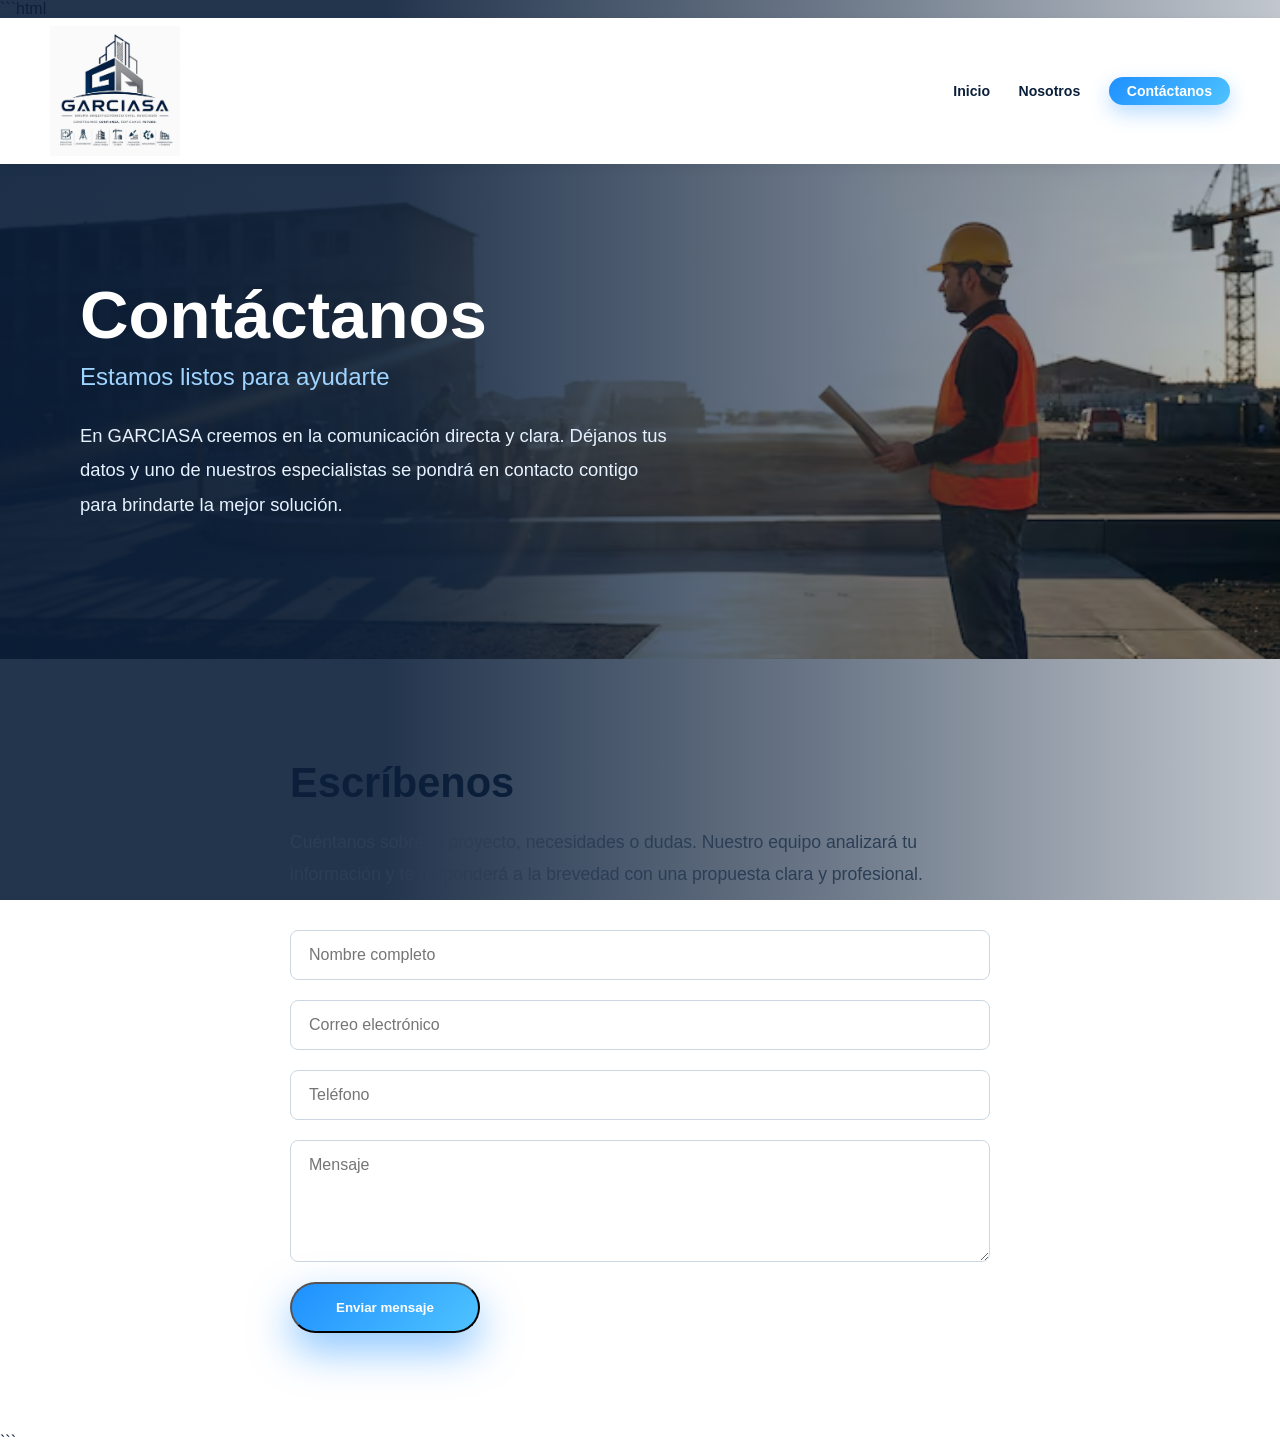
==== contactanos.html @ 3598e028 "Add files via upload" ====
```html
<!DOCTYPE html>
<html lang="es">
<head>
  <meta charset="UTF-8">
  <title>Contáctanos | GARCIASA</title>
  <meta name="viewport" content="width=device-width, initial-scale=1.0">
  <link rel="stylesheet" href="css/styles.css">
</head>
<body>

<!-- HEADER -->
<header class="header fade-up">
  <div class="header-container">
    <img src="imagenes/logo-nuevo.jpg" alt="GARCIASA Logo" class="logo">

    <nav class="menu">
      <a href="index.html">Inicio</a>
      <a href="nosotros.html">Nosotros</a>
      <a href="contactanos.html" class="btn-menu">Contáctanos</a>
    </nav>
  </div>
</header>

<!-- HERO CONTACTO -->
<section class="hero-contacto">
  <div class="hero-overlay"></div>

  <div class="hero-content fade-up">
    <h1>Contáctanos</h1>
    <span>Estamos listos para ayudarte</span>
    <p>
      En GARCIASA creemos en la comunicación directa y clara.
      Déjanos tus datos y uno de nuestros especialistas se pondrá
      en contacto contigo para brindarte la mejor solución.
    </p>
  </div>
</section>

<!-- SECCIÓN CONTACTO -->
<section class="contacto-section">
  <div class="contacto-container fade-up">

    <h2>Escríbenos</h2>

    <p>
      Cuéntanos sobre tu proyecto, necesidades o dudas.
      Nuestro equipo analizará tu información y te responderá
      a la brevedad con una propuesta clara y profesional.
    </p>

    <!-- FORMULARIO -->
    <form class="contacto-form" id="contactoForm">

      <input
        type="text"
        id="nombre"
        placeholder="Nombre completo"
        required
      >

      <input
        type="email"
        id="correo"
        placeholder="Correo electrónico"
        required
      >

      <input
        type="tel"
        id="telefono"
        placeholder="Teléfono"
        required
      >

      <textarea
        id="mensaje"
        rows="5"
        placeholder="Mensaje"
        required
      ></textarea>

      <button type="submit" class="btn-primary">
        Enviar mensaje
      </button>

    </form>

  </div>
</section>

<script>
document.getElementById("contactoForm").addEventListener("submit", function(e) {

    e.preventDefault();

    let nombre = document.getElementById("nombre").value;
    let correo = document.getElementById("correo").value;
    let telefono = document.getElementById("telefono").value;
    let mensaje = document.getElementById("mensaje").value;

    let texto =
`*NUEVO CONTACTO DESDE GARCIASA*

👤 Nombre: ${nombre}

📧 Correo: ${correo}

📱 Teléfono: ${telefono}

📝 Mensaje:
${mensaje}`;

    let numero = "525560586674";

    let url = "https://wa.me/" + numero + "?text=" + encodeURIComponent(texto);

    window.open(url, "_blank");

    document.getElementById("contactoForm").reset();
});
</script>

</body>
</html>
```
---- css/styles.css ----
/* RESET */
* {
  margin: 0;
  padding: 0;
  box-sizing: border-box;
  font-family: 'Segoe UI', sans-serif;
}

body {
  color: #0b1f3a;
}

/* ========================= */
/* ANIMACIÓN GLOBAL */
/* ========================= */
.fade-up {
  opacity: 0;
  transform: translateY(40px);
  animation: fadeUp 1.1s ease-out forwards;
}

@keyframes fadeUp {
  to {
    opacity: 1;
    transform: translateY(0);
  }
}

/* ========================= */
/* HEADER ULTRA DELGADO */
/* ========================= */
.header {
  background: #ffffff;
  padding: 8px 50px; /* MUCHO MÁS BAJO */
  box-shadow: 0 3px 12px rgba(0,0,0,0.05);
  position: sticky;
  top: 0;
  z-index: 100;
}

.header-container {
  display: flex;
  justify-content: space-between;
  align-items: center;
}

/* LOGO MÁS PEQUEÑO */
.logo {
  width: 130px;
  transition: transform 0.3s ease, filter 0.3s ease;
}

.logo:hover {
  transform: translateY(-1px) scale(1.02);
  filter: drop-shadow(0 4px 12px rgba(30,144,255,0.3));
}

/* MENÚ */
.menu a {
  margin-left: 24px;
  text-decoration: none;
  font-weight: 600;
  font-size: 0.88rem;
  color: #0b1f3a;
  position: relative;
}

/* SUBRAYADO MINIMAL */
.menu a::after {
  content: "";
  position: absolute;
  left: 0;
  bottom: -4px;
  width: 0%;
  height: 2px;
  background: #4fc3ff;
  transition: width 0.25s ease;
}

.menu a:hover::after {
  width: 100%;
}

/* BOTÓN CONTACTO COMPACTO */
.btn-menu {
  padding: 6px 18px;
  border-radius: 18px;
  background: linear-gradient(135deg, #1e90ff, #4fc3ff);
  color: #ffffff !important;
  font-size: 0.85rem;
  box-shadow: 0 8px 20px rgba(30,144,255,0.3);
}

/* ========================= */
/* HERO – BASE PREOCSA */
/* ========================= */
.hero {
  position: relative;
  height: 95vh;
  background: url("../imagenes/Obras-construccion-twitter.jpg") center/cover no-repeat;
  display: flex;
  align-items: center;
  padding: 0 80px;
}

/* Overlay elegante */
.hero-overlay {
  position: absolute;
  inset: 0;
  background: linear-gradient(
    90deg,
    rgba(11,31,58,0.9) 30%,
    rgba(11,31,58,0.6) 65%,
    rgba(11,31,58,0.25) 100%
  );
}

.hero-content {
  position: relative;
  max-width: 700px;
  color: #ffffff;
}

.hero-content h1 {
  font-size: 4.2rem;
  font-weight: 800;
  margin-bottom: 10px;
}

.hero-content span {
  display: block;
  font-size: 1.5rem;
  color: #9fd4ff;
  margin-bottom: 28px;
}

.hero-content p {
  font-size: 1.15rem;
  line-height: 1.85;
  color: #e6f2ff;
  margin-bottom: 25px;
}

/* BOTONES */
.hero-buttons {
  margin-top: 35px;
  display: flex;
  gap: 22px;
}

.btn-primary {
  padding: 16px 44px;
  border-radius: 30px;
  background: linear-gradient(135deg, #1e90ff, #4fc3ff);
  color: #ffffff;
  text-decoration: none;
  font-weight: 600;
  box-shadow: 0 18px 40px rgba(30,144,255,0.5);
}

.btn-outline {
  padding: 16px 44px;
  border-radius: 30px;
  border: 2px solid #4fc3ff;
  color: #ffffff;
  text-decoration: none;
  font-weight: 600;
}
/* ========================= */
/* HERO NOSOTROS */
/* ========================= */
.hero-nosotros {
  height: 60vh;
  background: url("../imagenes/escena-monocromatica-que-representa-vida-trabajadores-sitio-industria-construccion_23-2151431609.avif") center/cover no-repeat;
  display: flex;
  align-items: center;
  padding: 0 80px;
}

.hero-nosotros .hero-content {
  max-width: 600px;
}

/* ========================= */
/* SECCIÓN NOSOTROS */
/* ========================= */
.nosotros-section {
  padding: 100px 80px;
  background: #f5f8fc;
}

.nosotros-container,
.servicios-container {
  max-width: 1000px;
  margin: 0 auto 80px auto;
}

.nosotros-container h2,
.servicios-container h2 {
  font-size: 2.6rem;
  color: #0b1f3a;
  margin-bottom: 25px;
}

.nosotros-container p,
.servicios-container p {
  font-size: 1.1rem;
  line-height: 1.9;
  color: #2c3e55;
  margin-bottom: 22px;
}
/* ========================= */
/* HERO CONTACTO */
/* ========================= */
.hero-contacto {
  height: 55vh;
  background: url("../imagenes/personas-que-trabajan-sitio-construccion_23-2151889139.avif") center/cover no-repeat;
  display: flex;
  align-items: center;
  padding: 0 80px;
}

.hero-contacto .hero-content {
  max-width: 600px;
}

/* ========================= */
/* SECCIÓN CONTACTO */
/* ========================= */
.contacto-section {
  padding: 100px 80px;
  background: #ffffff;
}

.contacto-container {
  max-width: 700px;
  margin: 0 auto;
}

.contacto-container h2 {
  font-size: 2.6rem;
  color: #0b1f3a;
  margin-bottom: 20px;
}

.contacto-container p {
  font-size: 1.1rem;
  line-height: 1.8;
  color: #2c3e55;
  margin-bottom: 40px;
}

/* FORMULARIO */
.contacto-form {
  display: flex;
  flex-direction: column;
  gap: 20px;
}

.contacto-form input,
.contacto-form textarea {
  padding: 15px 18px;
  font-size: 1rem;
  border-radius: 8px;
  border: 1px solid #ccd6e0;
  outline: none;
}

.contacto-form input:focus,
.contacto-form textarea:focus {
  border-color: #1e90ff;
}

.contacto-form button {
  align-self: flex-start;
  cursor: pointer;
}
/* ========================= */
/* FOOTER PROFESIONAL */
/* ========================= */
.footer {
  background: #0b1f3a;
  color: #ffffff;
  padding: 70px 80px 30px;
}

.footer-container {
  display: grid;
  grid-template-columns: 1fr 1fr;
  gap: 60px;
  max-width: 1200px;
  margin: 0 auto;
  align-items: start;
}

.footer-info h3 {
  font-size: 1.8rem;
  margin-bottom: 15px;
  color: #4fc3ff;
}

.footer-info p {
  font-size: 0.95rem;
  line-height: 1.8;
  color: #dce9f5;
  margin-bottom: 15px;
}

.footer-map h4 {
  font-size: 1.2rem;
  margin-bottom: 15px;
  color: #4fc3ff;
}

.footer-map iframe {
  width: 100%;
  height: 240px;
  border: none;
  border-radius: 12px;
  box-shadow: 0 12px 30px rgba(0,0,0,0.4);
}

/* Línea inferior */
.footer-bottom {
  margin-top: 50px;
  padding-top: 20px;
  border-top: 1px solid rgba(255,255,255,0.15);
  text-align: center;
  font-size: 0.85rem;
  color: #b6cbe0;
}

/* RESPONSIVE */
@media (max-width: 900px) {
  .footer-container {
    grid-template-columns: 1fr;
  }

  .footer {
    padding: 60px 30px 25px;
  }
}
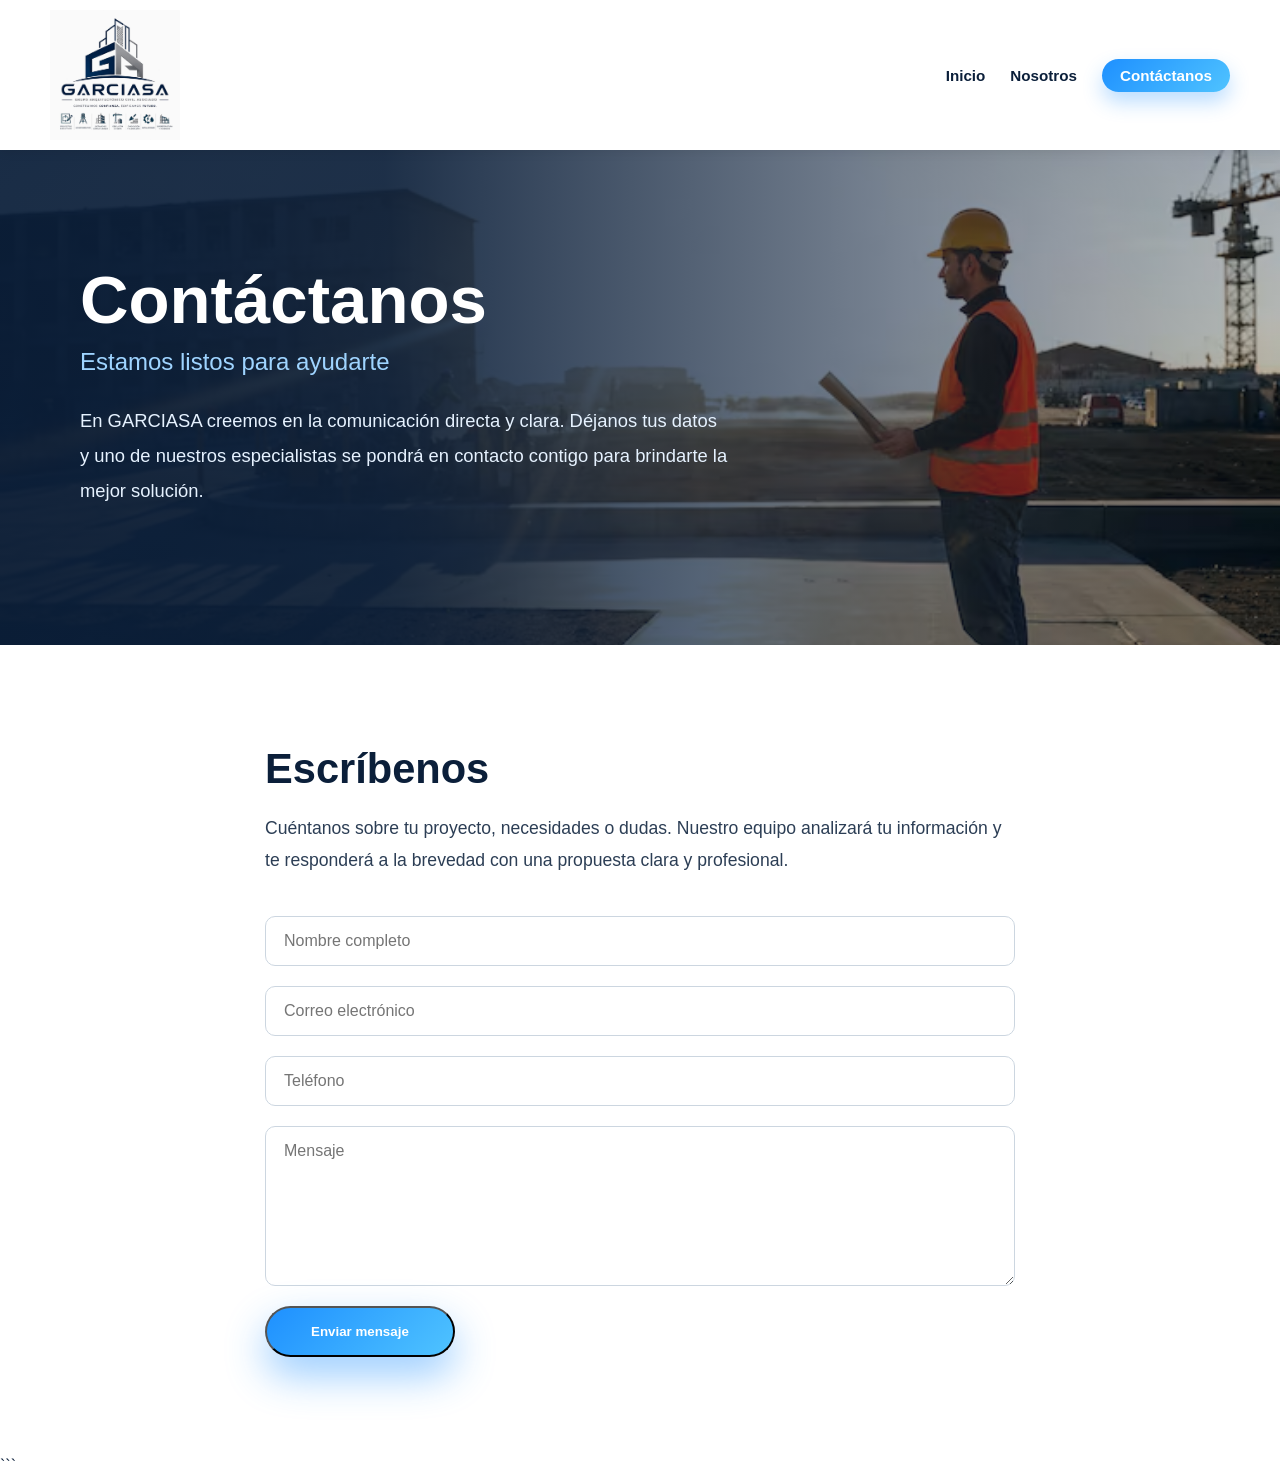
==== commit c56caf37: "Actualizar contactanos.html" ====
--- a/contactanos.html
+++ b/contactanos.html
@@ -1,4 +1,4 @@
-```html
+
 <!DOCTYPE html>
 <html lang="es">
 <head>
--- a/css/styles.css
+++ b/css/styles.css
@@ -1,342 +1,638 @@
-/* RESET */
-* {
-  margin: 0;
-  padding: 0;
-  box-sizing: border-box;
-  font-family: 'Segoe UI', sans-serif;
-}
-
-body {
-  color: #0b1f3a;
-}
-
-/* ========================= */
-/* ANIMACIÓN GLOBAL */
-/* ========================= */
-.fade-up {
-  opacity: 0;
-  transform: translateY(40px);
-  animation: fadeUp 1.1s ease-out forwards;
-}
-
-@keyframes fadeUp {
-  to {
-    opacity: 1;
-    transform: translateY(0);
-  }
-}
-
-/* ========================= */
-/* HEADER ULTRA DELGADO */
-/* ========================= */
-.header {
-  background: #ffffff;
-  padding: 8px 50px; /* MUCHO MÁS BAJO */
-  box-shadow: 0 3px 12px rgba(0,0,0,0.05);
-  position: sticky;
-  top: 0;
-  z-index: 100;
-}
-
-.header-container {
-  display: flex;
-  justify-content: space-between;
-  align-items: center;
-}
-
-/* LOGO MÁS PEQUEÑO */
-.logo {
-  width: 130px;
-  transition: transform 0.3s ease, filter 0.3s ease;
-}
-
-.logo:hover {
-  transform: translateY(-1px) scale(1.02);
-  filter: drop-shadow(0 4px 12px rgba(30,144,255,0.3));
-}
-
-/* MENÚ */
-.menu a {
-  margin-left: 24px;
-  text-decoration: none;
-  font-weight: 600;
-  font-size: 0.88rem;
-  color: #0b1f3a;
-  position: relative;
-}
-
-/* SUBRAYADO MINIMAL */
-.menu a::after {
-  content: "";
-  position: absolute;
-  left: 0;
-  bottom: -4px;
-  width: 0%;
-  height: 2px;
-  background: #4fc3ff;
-  transition: width 0.25s ease;
-}
-
-.menu a:hover::after {
-  width: 100%;
-}
-
-/* BOTÓN CONTACTO COMPACTO */
-.btn-menu {
-  padding: 6px 18px;
-  border-radius: 18px;
-  background: linear-gradient(135deg, #1e90ff, #4fc3ff);
-  color: #ffffff !important;
-  font-size: 0.85rem;
-  box-shadow: 0 8px 20px rgba(30,144,255,0.3);
-}
-
-/* ========================= */
-/* HERO – BASE PREOCSA */
-/* ========================= */
-.hero {
-  position: relative;
-  height: 95vh;
-  background: url("../imagenes/Obras-construccion-twitter.jpg") center/cover no-repeat;
-  display: flex;
-  align-items: center;
-  padding: 0 80px;
-}
-
-/* Overlay elegante */
-.hero-overlay {
-  position: absolute;
-  inset: 0;
-  background: linear-gradient(
-    90deg,
-    rgba(11,31,58,0.9) 30%,
-    rgba(11,31,58,0.6) 65%,
-    rgba(11,31,58,0.25) 100%
-  );
-}
-
-.hero-content {
-  position: relative;
-  max-width: 700px;
-  color: #ffffff;
-}
-
-.hero-content h1 {
-  font-size: 4.2rem;
-  font-weight: 800;
-  margin-bottom: 10px;
-}
-
-.hero-content span {
-  display: block;
-  font-size: 1.5rem;
-  color: #9fd4ff;
-  margin-bottom: 28px;
-}
-
-.hero-content p {
-  font-size: 1.15rem;
-  line-height: 1.85;
-  color: #e6f2ff;
-  margin-bottom: 25px;
-}
-
-/* BOTONES */
-.hero-buttons {
-  margin-top: 35px;
-  display: flex;
-  gap: 22px;
-}
-
-.btn-primary {
-  padding: 16px 44px;
-  border-radius: 30px;
-  background: linear-gradient(135deg, #1e90ff, #4fc3ff);
-  color: #ffffff;
-  text-decoration: none;
-  font-weight: 600;
-  box-shadow: 0 18px 40px rgba(30,144,255,0.5);
-}
-
-.btn-outline {
-  padding: 16px 44px;
-  border-radius: 30px;
-  border: 2px solid #4fc3ff;
-  color: #ffffff;
-  text-decoration: none;
-  font-weight: 600;
-}
-/* ========================= */
-/* HERO NOSOTROS */
-/* ========================= */
-.hero-nosotros {
-  height: 60vh;
-  background: url("../imagenes/escena-monocromatica-que-representa-vida-trabajadores-sitio-industria-construccion_23-2151431609.avif") center/cover no-repeat;
-  display: flex;
-  align-items: center;
-  padding: 0 80px;
-}
-
-.hero-nosotros .hero-content {
-  max-width: 600px;
-}
-
-/* ========================= */
-/* SECCIÓN NOSOTROS */
-/* ========================= */
-.nosotros-section {
-  padding: 100px 80px;
-  background: #f5f8fc;
-}
-
-.nosotros-container,
-.servicios-container {
-  max-width: 1000px;
-  margin: 0 auto 80px auto;
-}
-
-.nosotros-container h2,
-.servicios-container h2 {
-  font-size: 2.6rem;
-  color: #0b1f3a;
-  margin-bottom: 25px;
-}
-
-.nosotros-container p,
-.servicios-container p {
-  font-size: 1.1rem;
-  line-height: 1.9;
-  color: #2c3e55;
-  margin-bottom: 22px;
-}
-/* ========================= */
-/* HERO CONTACTO */
-/* ========================= */
-.hero-contacto {
-  height: 55vh;
-  background: url("../imagenes/personas-que-trabajan-sitio-construccion_23-2151889139.avif") center/cover no-repeat;
-  display: flex;
-  align-items: center;
-  padding: 0 80px;
-}
-
-.hero-contacto .hero-content {
-  max-width: 600px;
-}
-
-/* ========================= */
-/* SECCIÓN CONTACTO */
-/* ========================= */
-.contacto-section {
-  padding: 100px 80px;
-  background: #ffffff;
-}
-
-.contacto-container {
-  max-width: 700px;
-  margin: 0 auto;
-}
-
-.contacto-container h2 {
-  font-size: 2.6rem;
-  color: #0b1f3a;
-  margin-bottom: 20px;
-}
-
-.contacto-container p {
-  font-size: 1.1rem;
-  line-height: 1.8;
-  color: #2c3e55;
-  margin-bottom: 40px;
-}
-
-/* FORMULARIO */
-.contacto-form {
-  display: flex;
-  flex-direction: column;
-  gap: 20px;
-}
-
-.contacto-form input,
-.contacto-form textarea {
-  padding: 15px 18px;
-  font-size: 1rem;
-  border-radius: 8px;
-  border: 1px solid #ccd6e0;
-  outline: none;
-}
-
-.contacto-form input:focus,
-.contacto-form textarea:focus {
-  border-color: #1e90ff;
-}
-
-.contacto-form button {
-  align-self: flex-start;
-  cursor: pointer;
-}
-/* ========================= */
-/* FOOTER PROFESIONAL */
-/* ========================= */
-.footer {
-  background: #0b1f3a;
-  color: #ffffff;
-  padding: 70px 80px 30px;
-}
-
-.footer-container {
-  display: grid;
-  grid-template-columns: 1fr 1fr;
-  gap: 60px;
-  max-width: 1200px;
-  margin: 0 auto;
-  align-items: start;
-}
-
-.footer-info h3 {
-  font-size: 1.8rem;
-  margin-bottom: 15px;
-  color: #4fc3ff;
-}
-
-.footer-info p {
-  font-size: 0.95rem;
-  line-height: 1.8;
-  color: #dce9f5;
-  margin-bottom: 15px;
-}
-
-.footer-map h4 {
-  font-size: 1.2rem;
-  margin-bottom: 15px;
-  color: #4fc3ff;
-}
-
-.footer-map iframe {
-  width: 100%;
-  height: 240px;
-  border: none;
-  border-radius: 12px;
-  box-shadow: 0 12px 30px rgba(0,0,0,0.4);
-}
-
-/* Línea inferior */
-.footer-bottom {
-  margin-top: 50px;
-  padding-top: 20px;
-  border-top: 1px solid rgba(255,255,255,0.15);
-  text-align: center;
-  font-size: 0.85rem;
-  color: #b6cbe0;
-}
-
-/* RESPONSIVE */
-@media (max-width: 900px) {
-  .footer-container {
-    grid-template-columns: 1fr;
-  }
-
-  .footer {
-    padding: 60px 30px 25px;
-  }
-}
+/* ========================================= */
+/* RESET */
+/* ========================================= */
+
+*{
+    margin:0;
+    padding:0;
+    box-sizing:border-box;
+    font-family:'Segoe UI',sans-serif;
+}
+
+html{
+    scroll-behavior:smooth;
+}
+
+body{
+    margin:0;
+    padding:0;
+    overflow-x:hidden;
+    color:#0b1f3a;
+    background:#fff;
+}
+
+/* ========================================= */
+/* ANIMACIONES */
+/* ========================================= */
+
+.fade-up{
+    opacity:0;
+    transform:translateY(40px);
+    animation:fadeUp 1.1s ease forwards;
+}
+
+@keyframes fadeUp{
+
+    from{
+        opacity:0;
+        transform:translateY(40px);
+    }
+
+    to{
+        opacity:1;
+        transform:translateY(0);
+    }
+
+}
+
+/* ========================================= */
+/* HEADER */
+/* ========================================= */
+
+.header{
+
+    position:sticky;
+    top:0;
+    z-index:1000;
+
+    background:#ffffff;
+
+    padding:10px 50px;
+
+    box-shadow:0 2px 10px rgba(0,0,0,.08);
+
+}
+
+.header-container{
+
+    max-width:1200px;
+
+    margin:auto;
+
+    display:flex;
+
+    justify-content:space-between;
+
+    align-items:center;
+
+}
+
+.logo{
+
+    width:130px;
+
+    display:block;
+
+    transition:.3s;
+
+}
+
+.logo:hover{
+
+    transform:scale(1.03);
+
+}
+
+.menu{
+
+    display:flex;
+
+    align-items:center;
+
+    gap:25px;
+
+}
+
+.menu a{
+
+    text-decoration:none;
+
+    color:#0b1f3a;
+
+    font-size:.95rem;
+
+    font-weight:600;
+
+    position:relative;
+
+    transition:.3s;
+
+}
+
+.menu a::after{
+
+    content:"";
+
+    position:absolute;
+
+    left:0;
+
+    bottom:-4px;
+
+    width:0;
+
+    height:2px;
+
+    background:#4fc3ff;
+
+    transition:.3s;
+
+}
+
+.menu a:hover::after{
+
+    width:100%;
+
+}
+
+.btn-menu{
+
+    background:linear-gradient(135deg,#1e90ff,#4fc3ff);
+
+    color:#fff !important;
+
+    padding:8px 18px;
+
+    border-radius:25px;
+
+    box-shadow:0 10px 20px rgba(30,144,255,.30);
+
+}
+
+/* ========================================= */
+/* HERO */
+/* ========================================= */
+
+.hero{
+
+    position:relative;
+
+    min-height:calc(100vh - 80px);
+
+    display:flex;
+
+    align-items:center;
+
+    padding:60px 80px;
+
+    background:url("../imagenes/Obras-construccion-twitter.jpg") center center/cover no-repeat;
+
+}
+
+.hero-overlay{
+
+    position:absolute;
+
+    inset:0;
+
+    background:linear-gradient(
+
+        90deg,
+
+        rgba(11,31,58,.92) 30%,
+
+        rgba(11,31,58,.60) 65%,
+
+        rgba(11,31,58,.25) 100%
+
+    );
+
+}
+
+.hero-content{
+
+    position:relative;
+
+    max-width:700px;
+
+    color:#fff;
+
+}
+
+.hero-content h1{
+
+    font-size:4.2rem;
+
+    font-weight:800;
+
+    margin-bottom:10px;
+
+}
+
+.hero-content span{
+
+    display:block;
+
+    font-size:1.5rem;
+
+    color:#9fd4ff;
+
+    margin-bottom:28px;
+
+}
+
+.hero-content p{
+
+    font-size:1.15rem;
+
+    line-height:1.9;
+
+    color:#e6f2ff;
+
+    margin-bottom:25px;
+
+}
+
+.hero-buttons{
+
+    display:flex;
+
+    gap:22px;
+
+    margin-top:35px;
+
+}
+
+.btn-primary{
+
+    padding:16px 44px;
+
+    border-radius:35px;
+
+    text-decoration:none;
+
+    color:#fff;
+
+    background:linear-gradient(135deg,#1e90ff,#4fc3ff);
+
+    font-weight:600;
+
+    box-shadow:0 18px 40px rgba(30,144,255,.45);
+
+}
+
+.btn-outline{
+
+    padding:16px 44px;
+
+    border-radius:35px;
+
+    border:2px solid #4fc3ff;
+
+    color:#fff;
+
+    text-decoration:none;
+
+    font-weight:600;
+
+}
+/* ========================================= */
+/* HERO NOSOTROS */
+/* ========================================= */
+
+.hero-nosotros{
+    position:relative;
+    min-height:60vh;
+    display:flex;
+    align-items:center;
+    padding:0 80px;
+    background:url("../imagenes/escena-monocromatica-que-representa-vida-trabajadores-sitio-industria-construccion_23-2151431609.avif") center center/cover no-repeat;
+}
+
+.hero-nosotros .hero-content{
+    position:relative;
+    max-width:650px;
+    color:#fff;
+}
+
+/* ========================================= */
+/* NOSOTROS */
+/* ========================================= */
+
+.nosotros-section{
+    padding:100px 80px;
+    background:#f5f8fc;
+}
+
+.nosotros-container,
+.servicios-container{
+    max-width:1100px;
+    margin:0 auto 80px;
+}
+
+.nosotros-container h2,
+.servicios-container h2{
+    font-size:2.6rem;
+    color:#0b1f3a;
+    margin-bottom:25px;
+}
+
+.nosotros-container p,
+.servicios-container p{
+    font-size:1.1rem;
+    line-height:1.9;
+    color:#2c3e55;
+    margin-bottom:22px;
+}
+
+/* ========================================= */
+/* HERO CONTACTO */
+/* ========================================= */
+
+.hero-contacto{
+    position:relative;
+    min-height:55vh;
+    display:flex;
+    align-items:center;
+    padding:0 80px;
+    background:url("../imagenes/personas-que-trabajan-sitio-construccion_23-2151889139.avif") center center/cover no-repeat;
+}
+
+.hero-contacto .hero-content{
+    position:relative;
+    max-width:650px;
+    color:#fff;
+}
+
+/* ========================================= */
+/* CONTACTO */
+/* ========================================= */
+
+.contacto-section{
+    padding:100px 80px;
+    background:#ffffff;
+}
+
+.contacto-container{
+    max-width:750px;
+    margin:auto;
+}
+
+.contacto-container h2{
+    font-size:2.6rem;
+    color:#0b1f3a;
+    margin-bottom:20px;
+}
+
+.contacto-container p{
+    font-size:1.1rem;
+    line-height:1.8;
+    color:#2c3e55;
+    margin-bottom:40px;
+}
+
+.contacto-form{
+    display:flex;
+    flex-direction:column;
+    gap:20px;
+}
+
+.contacto-form input,
+.contacto-form textarea{
+    width:100%;
+    padding:15px 18px;
+    border:1px solid #ccd6e0;
+    border-radius:10px;
+    outline:none;
+    font-size:1rem;
+    transition:.3s;
+}
+
+.contacto-form input:focus,
+.contacto-form textarea:focus{
+    border-color:#1e90ff;
+    box-shadow:0 0 8px rgba(30,144,255,.2);
+}
+
+.contacto-form textarea{
+    resize:vertical;
+    min-height:160px;
+}
+
+.contacto-form button{
+    align-self:flex-start;
+}
+/* ========================================= */
+/* FOOTER */
+/* ========================================= */
+
+.footer{
+    background:#0b1f3a;
+    color:#ffffff;
+    padding:70px 80px 30px;
+}
+
+.footer-container{
+    max-width:1200px;
+    margin:0 auto;
+    display:grid;
+    grid-template-columns:1fr 1fr;
+    gap:60px;
+    align-items:start;
+}
+
+.footer-info h3{
+    font-size:1.8rem;
+    color:#4fc3ff;
+    margin-bottom:15px;
+}
+
+.footer-info p{
+    color:#dce9f5;
+    line-height:1.8;
+    margin-bottom:15px;
+}
+
+.footer-info a{
+    text-decoration:none;
+}
+
+.footer-info img{
+    width:38px;
+    height:38px;
+    margin-right:12px;
+    margin-top:10px;
+    transition:.3s;
+}
+
+.footer-info img:hover{
+    transform:scale(1.15);
+}
+
+.footer-map h4{
+    color:#4fc3ff;
+    font-size:1.2rem;
+    margin-bottom:15px;
+}
+
+.footer-map iframe{
+    width:100%;
+    height:240px;
+    border:none;
+    border-radius:12px;
+    box-shadow:0 12px 30px rgba(0,0,0,.35);
+}
+
+.footer-bottom{
+    margin-top:45px;
+    padding-top:20px;
+    border-top:1px solid rgba(255,255,255,.15);
+    text-align:center;
+    color:#b6cbe0;
+    font-size:.9rem;
+}
+
+/* ========================================= */
+/* RESPONSIVE */
+/* ========================================= */
+
+@media (max-width:992px){
+
+.header{
+    padding:15px 25px;
+}
+
+.header-container{
+    flex-direction:column;
+    gap:18px;
+}
+
+.menu{
+    justify-content:center;
+    flex-wrap:wrap;
+}
+
+.hero,
+.hero-nosotros,
+.hero-contacto{
+    padding:70px 35px;
+}
+
+.hero-content h1{
+    font-size:3.2rem;
+}
+
+.hero-content span{
+    font-size:1.3rem;
+}
+
+.hero-content p{
+    font-size:1rem;
+}
+
+.nosotros-section,
+.contacto-section{
+    padding:70px 35px;
+}
+
+.footer{
+    padding:60px 35px 25px;
+}
+
+.footer-container{
+    grid-template-columns:1fr;
+}
+
+}
+
+@media (max-width:768px){
+
+.logo{
+    width:110px;
+}
+
+.menu{
+    flex-direction:column;
+    gap:15px;
+}
+
+.hero,
+.hero-nosotros,
+.hero-contacto{
+    min-height:100vh;
+    padding:60px 20px;
+}
+
+.hero-content{
+    max-width:100%;
+}
+
+.hero-content h1{
+    font-size:2.6rem;
+}
+
+.hero-content span{
+    font-size:1.15rem;
+}
+
+.hero-content p{
+    font-size:.98rem;
+    line-height:1.7;
+}
+
+.hero-buttons{
+    flex-direction:column;
+    gap:15px;
+}
+
+.btn-primary,
+.btn-outline{
+    width:100%;
+    text-align:center;
+}
+
+.nosotros-section,
+.contacto-section{
+    padding:60px 20px;
+}
+
+.nosotros-container h2,
+.servicios-container h2,
+.contacto-container h2{
+    font-size:2rem;
+}
+
+.footer{
+    padding:50px 20px 20px;
+}
+
+.footer-info{
+    text-align:center;
+}
+
+.footer-map h4{
+    text-align:center;
+}
+
+.footer-info img{
+    width:34px;
+    height:34px;
+}
+
+}
+
+@media (max-width:480px){
+
+.hero-content h1{
+    font-size:2.2rem;
+}
+
+.hero-content span{
+    font-size:1rem;
+}
+
+.hero-content p{
+    font-size:.95rem;
+}
+
+.btn-primary,
+.btn-outline,
+.btn-menu{
+    font-size:.9rem;
+}
+
+.footer-bottom{
+    font-size:.8rem;
+}
+
+}
